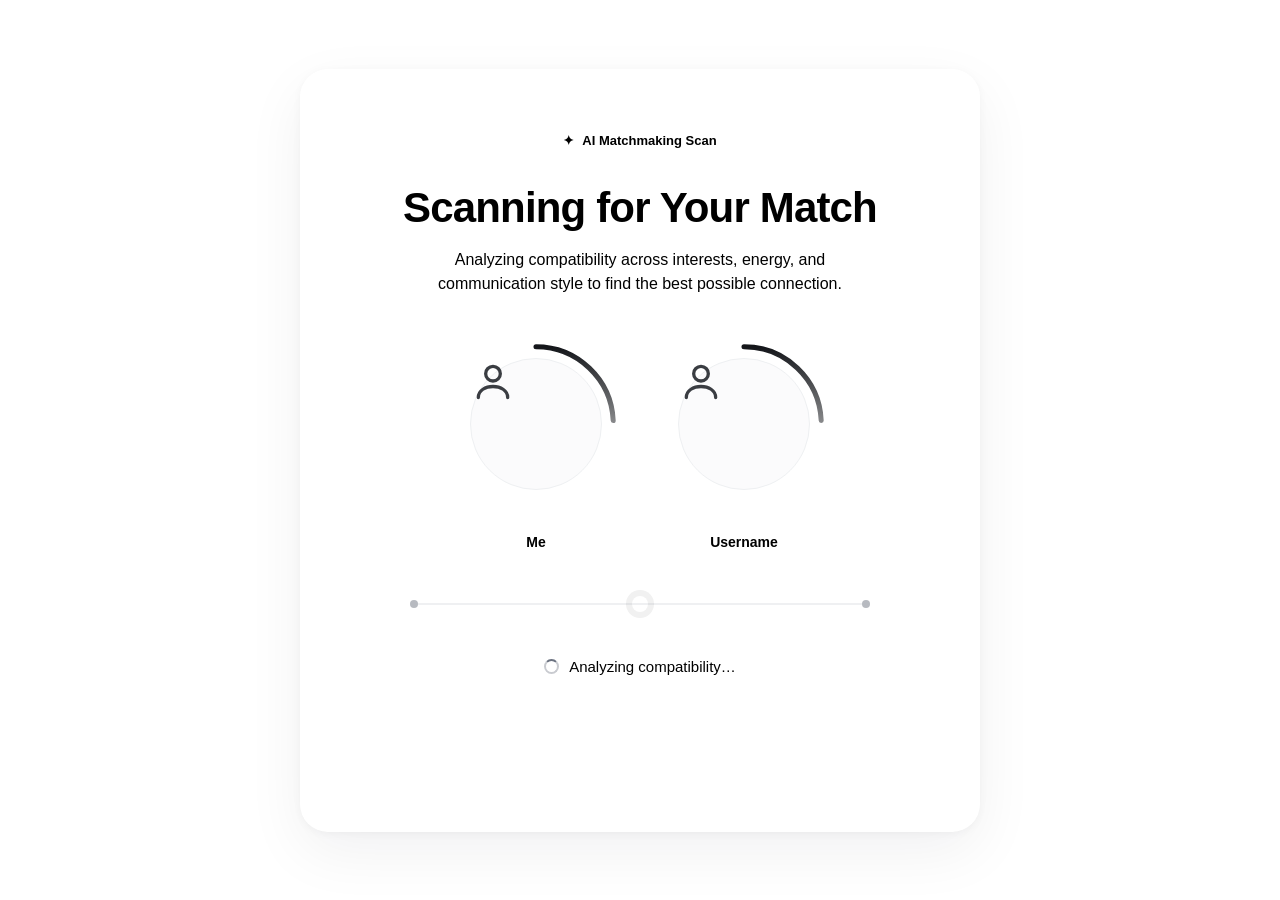
==== Frontend/assets/Pages/matchmaking.html @ 9f316151 "upload" ====
<!DOCTYPE html>
<html lang="en">
<head>
<meta charset="UTF-8">
<meta name="viewport" content="width=device-width, initial-scale=1.0">
<title>AI Matchmaking Scan</title>
</head>
<link rel="stylesheet" href="../CSS/matchmaking.css">
<body>

<div class="card">
  <span class="eyebrow"><span class="sparkle">✦</span> AI Matchmaking Scan</span>

  <h1>Scanning for Your Match</h1>
  <p class="subtitle">Analyzing compatibility across interests, energy, and communication style to find the best possible connection.</p>

  <div class="avatars">
    <div class="avatar-block left">
      <div class="ring-wrap">
        <svg viewBox="0 0 100 100">
          <defs>
            <linearGradient id="scanGradient" x1="0%" y1="0%" x2="100%" y2="0%">
              <stop offset="0%" stop-color="#14161a" stop-opacity="0"/>
              <stop offset="100%" stop-color="#14161a" stop-opacity="1"/>
            </linearGradient>
          </defs>
          <circle class="ring-track" cx="50" cy="50" r="46"/>
          <circle class="ring-scan" cx="50" cy="50" r="46"/>
        </svg>
        <div class="avatar-core">
          <svg viewBox="0 0 24 24" fill="none" stroke-width="1.8" stroke-linecap="round" stroke-linejoin="round">
            <circle cx="12" cy="8" r="4"/>
            <path d="M4 21c0-4 4-6 8-6s8 2 8 6"/>
          </svg>
        </div>
      </div>
      <span class="name-pill">Me</span>
    </div>

    <div class="avatar-block right">
      <div class="ring-wrap">
        <svg viewBox="0 0 100 100">
          <circle class="ring-track" cx="50" cy="50" r="46"/>
          <circle class="ring-scan" cx="50" cy="50" r="46"/>
        </svg>
        <div class="avatar-core">
          <svg viewBox="0 0 24 24" fill="none" stroke-width="1.8" stroke-linecap="round" stroke-linejoin="round">
            <circle cx="12" cy="8" r="4"/>
            <path d="M4 21c0-4 4-6 8-6s8 2 8 6"/>
          </svg>
        </div>
      </div>
      <span class="name-pill">Username</span>
    </div>
  </div>

  <div class="slider-row">
    <div class="slider-track"></div>
    <div class="dot left"></div>
    <div class="dot right"></div>
    <div class="knob"></div>
  </div>

  <div class="status-stack">
    <div class="status-pill analyzing" id="analyzingPill">
      <span class="spinner"></span> Analyzing compatibility&hellip;
    </div>
    <div class="status-pill found" id="foundPill">
      <span>✓</span> Match Found
    </div>
  </div>

  <div class="footnote" id="footnote">
    <span class="sparkle">✦</span> Subtle confidence boost detected <span class="sparkle">✦</span>
  </div>
</div>

<script>
  // Simulate the scan completing after a few seconds, then reveal the match state.
  const analyzingPill = document.getElementById('analyzingPill');
  const foundPill = document.getElementById('foundPill');
  const footnote = document.getElementById('footnote');

  setTimeout(() => {
    analyzingPill.classList.add('hide');
    foundPill.classList.add('show');
    footnote.classList.add('show');
  }, 3200);
</script>

</body>
</html>
---- Frontend/assets/CSS/matchmaking.css ----
*{ box-sizing: border-box; }

body{
  margin: 0;
  min-height: 100vh;
  display: flex;
  align-items: center;
  justify-content: center;
  background: radial-gradient(circle at 50% 0%, #f5f6f7, var(--bg));
  font-family: -apple-system, BlinkMacSystemFont, "Segoe UI", Inter, Roboto, sans-serif;
  color: var(--ink);
  padding: 40px 20px;
}

.card{
  width: 100%;
  max-width: 680px;
  background: var(--card);
  border-radius: 28px;
  padding: 56px 48px 48px;
  box-shadow: 0 20px 60px rgba(20,22,26,0.06), 0 2px 8px rgba(20,22,26,0.04);
  text-align: center;
}

.eyebrow{
  display: inline-flex;
  align-items: center;
  gap: 8px;
  font-size: 13px;
  font-weight: 600;
  color: var(--muted);
  background: var(--pill);
  border: 1px solid var(--pill-border);
  padding: 8px 18px;
  border-radius: 999px;
  margin-bottom: 28px;
}

.sparkle{
  display: inline-block;
  animation: twinkle 2.4s ease-in-out infinite;
}

h1{
  font-size: 42px;
  font-weight: 800;
  letter-spacing: -0.02em;
  margin: 0 0 16px;
}

.subtitle{
  color: var(--muted);
  font-size: 16px;
  line-height: 1.5;
  max-width: 460px;
  margin: 0 auto 44px;
}

.avatars{
  display: flex;
  justify-content: center;
  align-items: center;
  gap: 40px;
  margin-bottom: 36px;
}

.avatar-block{
  display: flex;
  flex-direction: column;
  align-items: center;
}

.ring-wrap{
  position: relative;
  width: 168px;
  height: 168px;
  margin-bottom: 18px;
}

.ring-wrap svg{
  position: absolute;
  inset: 0;
  width: 100%;
  height: 100%;
  transform: rotate(-90deg);
}

.ring-track{
  fill: none;
  stroke: var(--ring-track);
  stroke-width: 3;
}

.ring-scan{
  fill: none;
  stroke: url(#scanGradient);
  stroke-width: 3;
  stroke-linecap: round;
  stroke-dasharray: 70 400;
  animation: spin 2.2s linear infinite;
}

.avatar-block.right .ring-scan{
  animation-delay: -1.1s;
  animation-direction: reverse;
}

.avatar-core{
  position: absolute;
  inset: 18px;
  border-radius: 50%;
  background: #fbfbfc;
  border: 1px solid #eef0f2;
  display: flex;
  align-items: center;
  justify-content: center;
}

.avatar-core svg{
  width: 44px;
  height: 44px;
  transform: none;
  stroke: #3a3d42;
}

.name-pill{
  font-size: 14px;
  font-weight: 600;
  background: var(--pill);
  border: 1px solid var(--pill-border);
  padding: 8px 20px;
  border-radius: 999px;
}

.slider-row{
  position: relative;
  max-width: 460px;
  margin: 0 auto 32px;
  height: 20px;
  display: flex;
  align-items: center;
}

.slider-track{
  position: absolute;
  left: 0; right: 0;
  top: 50%;
  height: 1px;
  background: #e0e2e5;
  transform: translateY(-50%);
}

.dot{
  position: absolute;
  width: 8px; height: 8px;
  border-radius: 50%;
  background: #b7bac0;
  top: 50%;
  transform: translateY(-50%);
}
.dot.left{ left: 0; }
.dot.right{ right: 0; }

.knob{
  position: absolute;
  width: 16px; height: 16px;
  border-radius: 50%;
  background: var(--accent);
  top: 50%;
  left: 50%;
  transform: translate(-50%, -50%);
  box-shadow: 0 0 0 6px rgba(20,22,26,0.06);
  animation: knobPulse 2.2s ease-in-out infinite;
}

.status-stack{
  display: flex;
  flex-direction: column;
  align-items: center;
  gap: 12px;
  margin-bottom: 28px;
}

.status-pill{
  display: inline-flex;
  align-items: center;
  gap: 10px;
  font-size: 15px;
  font-weight: 500;
  padding: 12px 24px;
  border-radius: 999px;
  border: 1px solid var(--pill-border);
  background: var(--pill);
  color: var(--muted);
  transition: opacity 0.4s ease;
}

.status-pill.analyzing .spinner{
  width: 15px; height: 15px;
  border: 2px solid #c9cbd0;
  border-top-color: #6b7280;
  border-radius: 50%;
  animation: spin 0.8s linear infinite;
}

.status-pill.found{
  font-weight: 700;
  color: var(--ink);
  background: #fff;
  border-color: #dcdde0;
  box-shadow: 0 6px 18px rgba(20,22,26,0.08);
  opacity: 0;
  transform: translateY(4px) scale(0.98);
  transition: opacity 0.5s ease, transform 0.5s ease;
}

.status-pill.found.show{
  opacity: 1;
  transform: translateY(0) scale(1);
}

.status-pill.analyzing.hide{
  opacity: 0;
  height: 0;
  padding: 0;
  margin: 0;
  overflow: hidden;
  border: none;
}

.footnote{
  font-size: 13px;
  color: var(--muted);
  display: flex;
  align-items: center;
  justify-content: center;
  gap: 8px;
  opacity: 0;
  transition: opacity 0.6s ease 0.3s;
}

.footnote.show{ opacity: 1; }

@keyframes spin{
  to { transform: rotate(270deg); }
}

.ring-wrap svg .ring-scan{
  transform-origin: 50% 50%;
}

@keyframes twinkle{
  0%, 100% { opacity: 1; transform: scale(1); }
  50% { opacity: 0.5; transform: scale(0.9); }
}

@keyframes knobPulse{
  0%, 100% { box-shadow: 0 0 0 6px rgba(20,22,26,0.06); }
  50% { box-shadow: 0 0 0 10px rgba(20,22,26,0.03); }
}

@media (max-width: 520px){
  .card{ padding: 40px 24px 36px; }
  h1{ font-size: 30px; }
  .avatars{ gap: 20px; }
  .ring-wrap{ width: 128px; height: 128px; }
  .avatar-core svg{ width: 34px; height: 34px; }
}

@media (prefers-reduced-motion: reduce){
  .ring-scan, .sparkle, .knob, .spinner{ animation: none !important; }
}
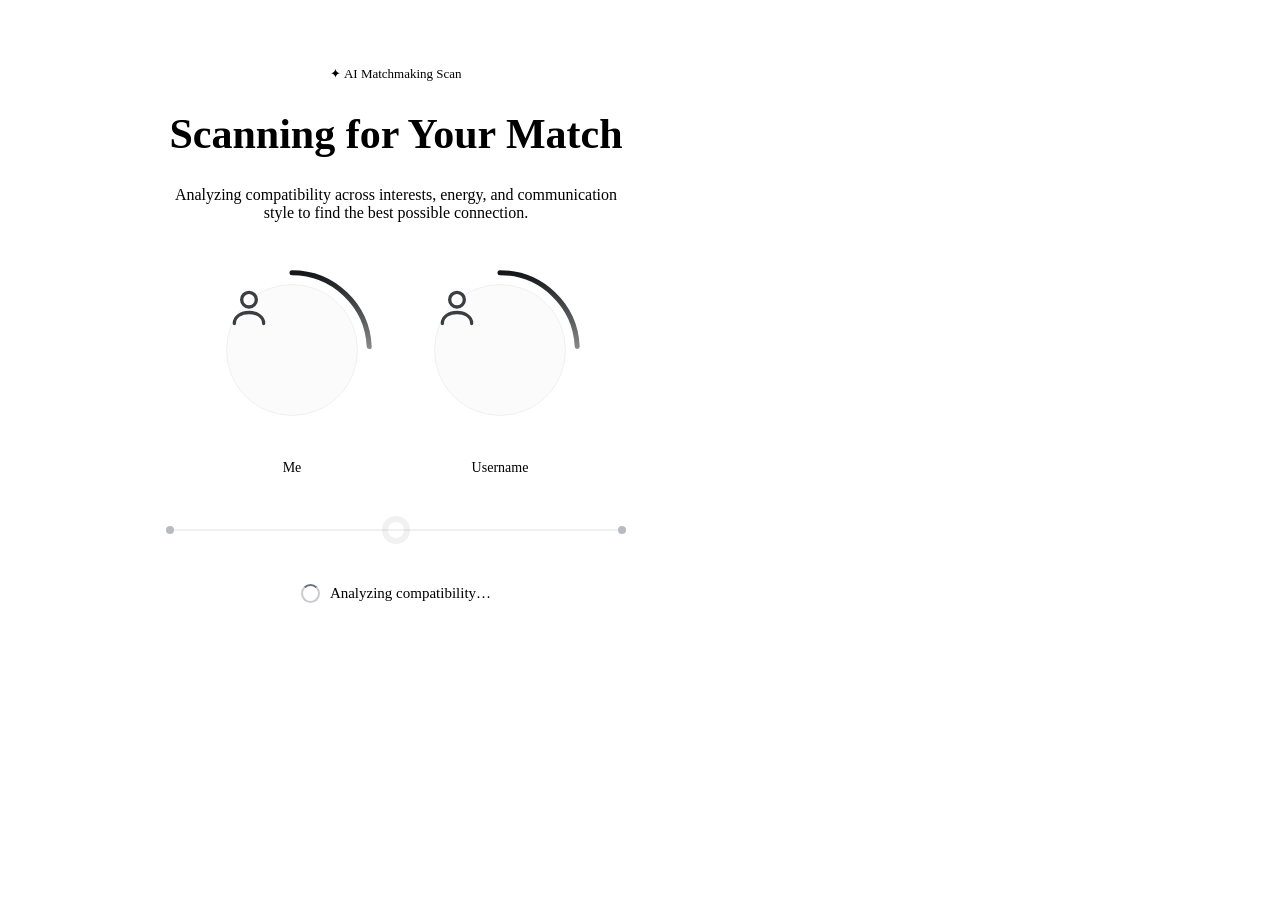
==== commit b989598d: "upload" ====
--- a/Frontend/assets/Pages/matchmaking.html
+++ b/Frontend/assets/Pages/matchmaking.html
@@ -89,4 +89,4 @@
 </script>
 
 </body>
-</html>+</html>
--- a/Frontend/assets/CSS/matchmaking.css
+++ b/Frontend/assets/CSS/matchmaking.css
@@ -1,35 +1,20 @@
-
-*{ box-sizing: border-box; }
-
-body{
-  margin: 0;
-  min-height: 100vh;
-  display: flex;
-  align-items: center;
-  justify-content: center;
-  background: radial-gradient(circle at 50% 0%, #f5f6f7, var(--bg));
-  font-family: -apple-system, BlinkMacSystemFont, "Segoe UI", Inter, Roboto, sans-serif;
-  color: var(--ink);
-  padding: 40px 20px;
-}
+/* ==========================================================================
+   matchmaking.css
+   Page-specific styles for Matchmaking.html ("Scanning for Your Match")
+   Load AFTER root.css and Style.css.
+   ========================================================================== */
 
 .card{
   width: 100%;
   max-width: 680px;
-  background: var(--card);
-  border-radius: 28px;
+  border-radius: var(--radius-xl);
   padding: 56px 48px 48px;
-  box-shadow: 0 20px 60px rgba(20,22,26,0.06), 0 2px 8px rgba(20,22,26,0.04);
+  box-shadow: var(--shadow-card);
   text-align: center;
 }
 
 .eyebrow{
-  display: inline-flex;
-  align-items: center;
-  gap: 8px;
   font-size: 13px;
-  font-weight: 600;
-  color: var(--muted);
   background: var(--pill);
   border: 1px solid var(--pill-border);
   padding: 8px 18px;
@@ -42,17 +27,12 @@
   animation: twinkle 2.4s ease-in-out infinite;
 }
 
-h1{
+.card h1{
   font-size: 42px;
-  font-weight: 800;
-  letter-spacing: -0.02em;
-  margin: 0 0 16px;
-}
-
-.subtitle{
-  color: var(--muted);
+}
+
+.card .subtitle{
   font-size: 16px;
-  line-height: 1.5;
   max-width: 460px;
   margin: 0 auto 44px;
 }
@@ -99,6 +79,7 @@
   stroke-linecap: round;
   stroke-dasharray: 70 400;
   animation: spin 2.2s linear infinite;
+  transform-origin: 50% 50%;
 }
 
 .avatar-block.right .ring-scan{
@@ -126,11 +107,9 @@
 
 .name-pill{
   font-size: 14px;
-  font-weight: 600;
   background: var(--pill);
   border: 1px solid var(--pill-border);
   padding: 8px 20px;
-  border-radius: 999px;
 }
 
 .slider-row{
@@ -144,7 +123,8 @@
 
 .slider-track{
   position: absolute;
-  left: 0; right: 0;
+  left: 0;
+  right: 0;
   top: 50%;
   height: 1px;
   background: #e0e2e5;
@@ -153,18 +133,21 @@
 
 .dot{
   position: absolute;
-  width: 8px; height: 8px;
+  width: 8px;
+  height: 8px;
   border-radius: 50%;
   background: #b7bac0;
   top: 50%;
   transform: translateY(-50%);
 }
+
 .dot.left{ left: 0; }
 .dot.right{ right: 0; }
 
 .knob{
   position: absolute;
-  width: 16px; height: 16px;
+  width: 16px;
+  height: 16px;
   border-radius: 50%;
   background: var(--accent);
   top: 50%;
@@ -197,7 +180,8 @@
 }
 
 .status-pill.analyzing .spinner{
-  width: 15px; height: 15px;
+  width: 15px;
+  height: 15px;
   border: 2px solid #c9cbd0;
   border-top-color: #6b7280;
   border-radius: 50%;
@@ -246,10 +230,6 @@
   to { transform: rotate(270deg); }
 }
 
-.ring-wrap svg .ring-scan{
-  transform-origin: 50% 50%;
-}
-
 @keyframes twinkle{
   0%, 100% { opacity: 1; transform: scale(1); }
   50% { opacity: 0.5; transform: scale(0.9); }
@@ -262,7 +242,7 @@
 
 @media (max-width: 520px){
   .card{ padding: 40px 24px 36px; }
-  h1{ font-size: 30px; }
+  .card h1{ font-size: 30px; }
   .avatars{ gap: 20px; }
   .ring-wrap{ width: 128px; height: 128px; }
   .avatar-core svg{ width: 34px; height: 34px; }
